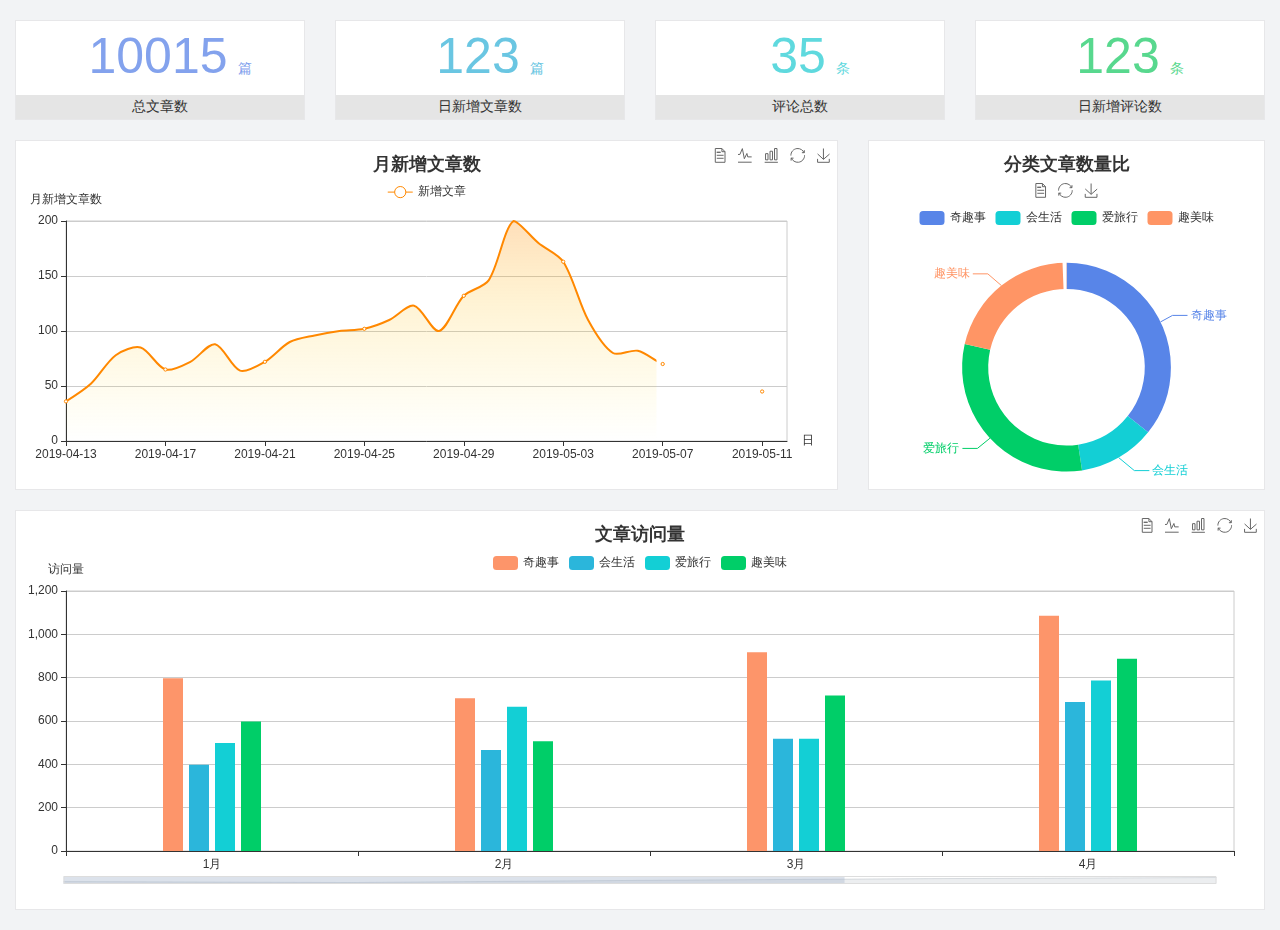
==== home/dashboard.html @ 6b053d9b "第一次提交基本数据" ====
<!DOCTYPE html>
<html lang="en">

<head>
  <meta charset="UTF-8">
  <meta name="viewport" content="width=device-width, initial-scale=1.0">
  <meta http-equiv="X-UA-Compatible" content="ie=edge">
  <title>图表统计</title>
  <link rel="stylesheet" href="../../assets/lib/bootstrap.css" />
  <link rel="stylesheet" href="../../assets/lib/main.css" />
  <script src="../../assets/lib/jquery.js"></script>
  <script type="text/javascript" src="../../assets/lib/echarts.min.js"></script>
</head>

<body>
  <div class="container-fluid">
    <div class="row spannel_list">
      <div class="col-sm-3 col-xs-6">
        <div class="spannel">
          <em>10015</em><span>篇</span>
          <b>总文章数</b>
        </div>
      </div>
      <div class="col-sm-3 col-xs-6">
        <div class="spannel scolor01">
          <em>123</em><span>篇</span>
          <b>日新增文章数</b>
        </div>
      </div>
      <div class="col-sm-3 col-xs-6">
        <div class="spannel scolor02">
          <em>35</em><span>条</span>
          <b>评论总数</b>
        </div>
      </div>
      <div class="col-sm-3 col-xs-6">
        <div class="spannel scolor03">
          <em>123</em><span>条</span>
          <b>日新增评论数</b>
        </div>
      </div>
    </div>
  </div>

  <div class="container-fluid">
    <div class="row curve-pie">
      <div class="col-lg-8 col-md-8">
        <div class="gragh_pannel" id="curve_show"></div>
      </div>
      <div class="col-lg-4 col-md-4">
        <div class="gragh_pannel" id="pie_show"></div>
      </div>
    </div>
  </div>

  <div class="container-fluid">
    <div class="column_pannel" id="column_show"></div>
  </div>

  <script>
    var oChart = echarts.init(document.getElementById('curve_show'));
    var aList_all = [
      { 'count': 36, 'date': '2019-04-13' },
      { 'count': 52, 'date': '2019-04-14' },
      { 'count': 78, 'date': '2019-04-15' },
      { 'count': 85, 'date': '2019-04-16' },
      { 'count': 65, 'date': '2019-04-17' },
      { 'count': 72, 'date': '2019-04-18' },
      { 'count': 88, 'date': '2019-04-19' },
      { 'count': 64, 'date': '2019-04-20' },
      { 'count': 72, 'date': '2019-04-21' },
      { 'count': 90, 'date': '2019-04-22' },
      { 'count': 96, 'date': '2019-04-23' },
      { 'count': 100, 'date': '2019-04-24' },
      { 'count': 102, 'date': '2019-04-25' },
      { 'count': 110, 'date': '2019-04-26' },
      { 'count': 123, 'date': '2019-04-27' },
      { 'count': 100, 'date': '2019-04-28' },
      { 'count': 132, 'date': '2019-04-29' },
      { 'count': 146, 'date': '2019-04-30' },
      { 'count': 200, 'date': '2019-05-01' },
      { 'count': 180, 'date': '2019-05-02' },
      { 'count': 163, 'date': '2019-05-03' },
      { 'count': 110, 'date': '2019-05-04' },
      { 'count': 80, 'date': '2019-05-05' },
      { 'count': 82, 'date': '2019-05-06' },
      { 'count': 70, 'date': '2019-05-07' },
      { 'count': 65, 'date': '2019-05-08' },
      { 'count': 54, 'date': '2019-05-09' },
      { 'count': 40, 'date': '2019-05-10' },
      { 'count': 45, 'date': '2019-05-11' },
      { 'count': 38, 'date': '2019-05-12' },
    ];

    let aCount = [];
    let aDate = [];

    for (var i = 0; i < aList_all.length; i++) {
      aCount.push(aList_all[i].count);
      aDate.push(aList_all[i].date);
    }

    var chartopt = {
      title: {
        text: '月新增文章数',
        left: 'center',
        top: '10'
      },
      tooltip: {
        trigger: 'axis'
      },
      legend: {
        data: ['新增文章'],
        top: '40'
      },
      toolbox: {
        show: true,
        feature: {
          mark: { show: true },
          dataView: { show: true, readOnly: false },
          magicType: { show: true, type: ['line', 'bar'] },
          restore: { show: true },
          saveAsImage: { show: true }
        }
      },
      calculable: true,
      xAxis: [
        {
          name: '日',
          type: 'category',
          boundaryGap: false,
          data: aDate
        }
      ],
      yAxis: [
        {
          name: '月新增文章数',
          type: 'value'
        }
      ],
      series: [
        {
          name: '新增文章',
          type: 'line',
          smooth: true,
          itemStyle: { normal: { areaStyle: { type: 'default' }, color: '#f80' }, lineStyle: { color: '#f80' } },
          data: aCount
        }],
      areaStyle: {
        normal: {
          color: new echarts.graphic.LinearGradient(0, 0, 0, 1, [{
            offset: 0,
            color: 'rgba(255,136,0,0.39)'
          }, {
            offset: .34,
            color: 'rgba(255,180,0,0.25)'
          }, {
            offset: 1,
            color: 'rgba(255,222,0,0.00)'
          }])

        }
      },
      grid: {
        show: true,
        x: 50,
        x2: 50,
        y: 80,
        height: 220
      }
    };

    oChart.setOption(chartopt);


    var oPie = echarts.init(document.getElementById('pie_show'));
    var oPieopt =
    {
      title: {
        top: 10,
        text: '分类文章数量比',
        x: 'center'
      },
      tooltip: {
        trigger: 'item',
        formatter: "{a} <br/>{b} : {c} ({d}%)"
      },
      color: ['#5885e8', '#13cfd5', '#00ce68', '#ff9565'],
      legend: {
        x: 'center',
        top: 65,
        data: ['奇趣事', '会生活', '爱旅行', '趣美味']
      },
      toolbox: {
        show: true,
        x: 'center',
        top: 35,
        feature: {
          mark: { show: true },
          dataView: { show: true, readOnly: false },
          magicType: {
            show: true,
            type: ['pie', 'funnel'],
            option: {
              funnel: {
                x: '25%',
                width: '50%',
                funnelAlign: 'left',
                max: 1548
              }
            }
          },
          restore: { show: true },
          saveAsImage: { show: true }
        }
      },
      calculable: true,
      series: [
        {
          name: '访问来源',
          type: 'pie',
          radius: ['45%', '60%'],
          center: ['50%', '65%'],
          data: [
            { value: 300, name: '奇趣事' },
            { value: 100, name: '会生活' },
            { value: 260, name: '爱旅行' },
            { value: 180, name: '趣美味' }
          ]
        }
      ]
    };
    oPie.setOption(oPieopt);



    var oColumn = this.echarts.init(document.getElementById('column_show'));
    var oColumnopt =
    {
      title: {
        text: '文章访问量',
        left: 'center',
        top: '10'
      },
      tooltip: {
        trigger: 'axis'
      },
      legend: {
        data: ['奇趣事', '会生活', '爱旅行', '趣美味'],
        top: '40'
      },
      toolbox: {
        show: true,
        feature: {
          mark: { show: true },
          dataView: { show: true, readOnly: false },
          magicType: { show: true, type: ['line', 'bar'] },
          restore: { show: true },
          saveAsImage: { show: true }
        }
      },
      calculable: true,
      xAxis: [
        {
          type: 'category',
          data: ['1月', '2月', '3月', '4月', '5月']
        }
      ],
      yAxis: [
        {
          name: '访问量',
          type: 'value'
        }
      ],
      series: [
        {
          name: '奇趣事',
          type: 'bar',
          barWidth: 20,
          itemStyle: {
            normal: { areaStyle: { type: 'default' }, color: '#fd956a' }
          },
          data: [800, 708, 920, 1090, 1200]
        },
        {
          name: '会生活',
          type: 'bar',
          barWidth: 20,
          itemStyle: {
            normal: { areaStyle: { type: 'default' }, color: '#2bb6db' }
          },
          data: [400, 468, 520, 690, 800]
        },
        {
          name: '爱旅行',
          type: 'bar',
          barWidth: 20,
          itemStyle: {
            normal: { areaStyle: { type: 'default' }, color: '#13cfd5' }
          },
          data: [500, 668, 520, 790, 900]
        },
        {
          name: '趣美味',
          type: 'bar',
          barWidth: 20,
          itemStyle: {
            normal: { areaStyle: { type: 'default' }, color: '#00ce68' }
          },
          data: [600, 508, 720, 890, 1000]
        }
      ],
      grid: {
        show: true,
        x: 50,
        x2: 30,
        y: 80,
        height: 260
      },
      dataZoom: [//给x轴设置滚动条
        {
          start: 0,//默认为0
          end: 100 - 1000 / 31,//默认为100
          type: 'slider',
          show: true,
          xAxisIndex: [0],
          handleSize: 0,//滑动条的 左右2个滑动条的大小
          height: 8,//组件高度
          left: 45, //左边的距离
          right: 50,//右边的距离
          bottom: 26,//右边的距离
          handleColor: '#ddd',//h滑动图标的颜色
          handleStyle: {
            borderColor: "#cacaca",
            borderWidth: "1",
            shadowBlur: 2,
            background: "#ddd",
            shadowColor: "#ddd",
          }
        }]
    };
    oColumn.setOption(oColumnopt);
  </script>
</body>

</html>
---- assets/lib/main.css ----
body{
    font-family:'MicroSoft YaHei';
    background-color: #f2f3f5;
}
.main_wrap{
    position:fixed;
    width:100%;
    height:100%;
    left:0px;
    top:0px;
    background:url('../images/login_bg.jpg'); 
    background-size:100% 100%; 
  }
.header{
    width:1200px;
    overflow: hidden;
    margin:20px auto 0;
}
.heade .logo{
    float: left;
}
.header .copyright{
    float:right;
    font-size:12px;
    color:#fff;
    text-align:right;
    line-height:20px;
    margin-top:10px;
}
.login_form_con{
    position:absolute;
    left:50%;
    top:50%;
    margin-left:-200px;
    margin-top:-155px;
    width:400px;
    height:310px;
    background-color: #edeff0;
}

.login_form{
    position: relative;
}

.login_form .icon-user{
    position:absolute;
    font-size:16px;
    color:#999;
    left:46px;
    top:12px;
}
.login_form .icon-key{
    position:absolute;
    font-size:18px;
    color:#999;
    left:46px;
    top:78px;
}
.login_title{
    height:60px;
    background:url('../images/login_title.png') center center no-repeat #fff;
}
.input_txt,.input_pass,.input_sub{
    display:block;
    width:334px;
    height:37px;
    padding:0px;
    text-indent:40px;
    border:1px solid #ddd;
    margin:27px auto 0;
    outline:none;
}
.input_sub{
    margin-top:40px;
    height:42px;
    background-color: #19b9e7;
    text-indent:0px;
    font-size:18px;
    color:#fff;
    cursor: pointer;
}
.input_sub:hover{
    background-color: #08a0cc;
}

.sider{
    position:fixed;
    left:0;
    top:0;
    bottom:0;
    width:210px;
    background-color: #323745;
}
.sider .logo{
    display:block;
    height:56px;
    background-color: #242732;
    overflow: hidden;
}
.sider .logo img{
    display:block;
    margin:6px auto 0;
}
.user_info{
    height:79px;
    border-bottom:1px solid #5a5e6b;
}

.user_info img{
    float: left;
    width:40px;
    height:40px;
    border-radius:20px;
    margin:19px 0 0 30px;
}
.user_info span{
    float: left;
    width:120px;
    font-size:12px;
    color:#fff;
    margin:23px 0 0 20px;
}
.user_info b{
    float: left;
    width: 120px;
    font-weight:normal;
    font-size:12px;
    color:#adafb5;
    margin:2px 0 0 20px;
}

.menu .level01{
    height:50px;
    line-height:50px;
}
.menu .level01 a{
    display:block;
    height:50px;
    font-size:12px;
    color:#adafb5;
    overflow: hidden;
}
.menu .level01.active a{
    background-color: #1378f0;
    color:#fff;
}
.menu .level01.active i{
    color:#fff;
}

.menu .level01 a:hover{
    background-color: #1378f0;
    color:#fff;
}
.menu .level01 a:hover i{
    color:#fff;
}
.menu .level01 i{
    color:#61646f;
    font-size:22px;
    float: left;
    margin-left:26px;
}
.menu .level01 span{
    float: left;
    margin-left:10px;
}
.menu .level01 b{
    float: right;
    margin-right:20px;
    font-weight:normal;
    transform:rotate(90deg);
    transition:all 500ms ease;
}

.menu .level01 .rotate0{
    transform:rotate(0deg);
}

.menu .level02{
    background: #242732;
    display:none;
}


.menu .level02 li{
    height:40px;
    line-height:40px;
}
.menu .level02 li a{
    display:block;
    height:40px;
    font-size:12px;
    color:#adafb5;
    overflow: hidden;
}

.menu .level02 li a:hover{
    background-color: #1378f0;
    color:#fff;
}

.menu .level02 li i{
    font-size:12px;
    float: left;
    margin-left:60px;
}
.menu .level02 li span{
    font-size:12px;
    float: left;
    margin-left:5px;
}

.menu .level02 .active a{
    color:#ffae00;
}

.header_bar{
    position:fixed;
    left:210px;
    right:0;
    top:0;
    height:56px;
    background-color: #fff;
}

.main{
    position:fixed;
    left:210px;
    top:56px;
    right:0;
    bottom:0;
    background-color: #f2f3f5;
}

.search_form{
    width:218px;
    height:33px;
    border:1px solid #ddd;
    background-color: #f2f3f5;
    border-radius:16px;
    float: left;
    margin:12px 0 0 27px;
}

.search_form input{
    padding:0px;
    margin:0px;
    border:0px;
    float: left;
    background-color: #f2f3f5;
    font-size:12px;
    width:175px;
    height:31px;
    margin-left:12px;
    outline:none;
   
}

.search_form .icon-search{
    line-height:33px;
    cursor: pointer;
    font-size:18px;
    color:#abaebb;
}
.user_center_link{
    float:right;

}
.user_center_link a{
    line-height:56px;
    font-size:12px;
    color:#999;
    margin-right:15px;
}
.user_center_link a:hover{
    color:#ffae00
}

.user_center_link img{
    width:42px;
    height:42px;
    border-radius:32px;
    margin-right:10px;
}

.spannel_list{
    margin-top:20px;
}

.spannel{
	height:100px;
	overflow:hidden;
	text-align:center;
    position:relative;
    background-color: #fff;
    border:1px solid #e7e7e9;
    margin-bottom:20px;
}

.spannel em{
    font-style:normal;
	font-size:50px;
	line-height:50px;
	display:inline-block;
	margin:10px 0 0 20px;
	font-family:'Arial';
	color:#83a2ed;
}

.spannel span{
	font-size:14px;
	display:inline-block;
	color:#83a2ed;
	margin-left:10px;
}

.spannel b{
	position:absolute;
	left:0;
	bottom:0;
	width:100%;
	line-height:24px;
	background:#e5e5e5;
	color:#333;
	font-size:14px;
	font-weight:normal;
}

.scolor01 em,.scolor01 span{
	color:#6ac6e2;
}

.scolor02 em,.scolor02 span{
	color:#5fd9de;
}

.scolor03 em,.scolor03 span{
	color:#58d88e;
}


.gragh_pannel{
    height:350px;
    border:1px solid #e7e7e9;
    background-color: #fff!important; 
    margin-bottom:20px;  
}

.column_pannel{
    margin-bottom:20px;
    height:400px;
    border:1px solid #e7e7e9;
    background-color: #fff!important;   
}

.common_title{
    line-height:42px;
    background-color: #fbfbfb;
    border:1px solid #e7e7e9;
    margin-top:20px;
    text-indent: 15px;
    font-size:14px;
    color:#333;
}

.common_con{
    border:1px solid #e7e7e9;
    border-top:0px;
    background-color: #fff;
    padding-bottom:20px;
    margin-bottom:20px;
}
.opt_btns{
    margin-top:20px;
}

.mp20{
    margin-top:20px;
}

.pagination{   
   margin:0;
}

.article_form{
    margin-top:20px;
}

.form-group{
    margin-bottom:25px;
}

.form-group label{
    font-weight:normal;
    color:#666;
}

.icon-icondate{
    line-height:16px;
}

.user_pic{
    width:100px;
    height:100px;
    margin-bottom:10px;
}

.article_cover{
    width:200px;
    height:200px;
    margin-bottom:10px;
}
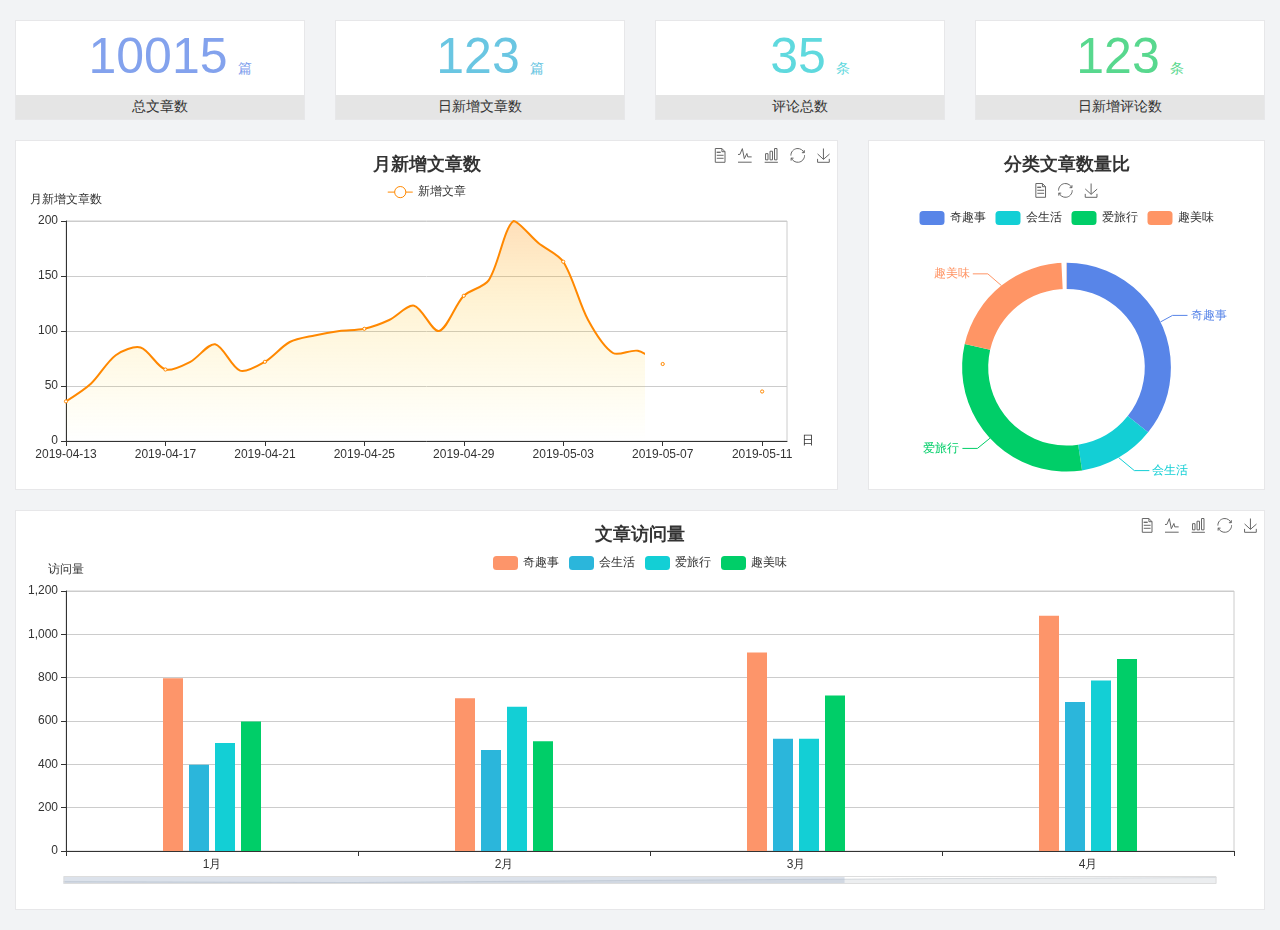
==== commit 294b94b2: "第一次login一半完成提交" ====
--- a/home/dashboard.html
+++ b/home/dashboard.html
@@ -59,37 +59,126 @@
 
   <script>
     var oChart = echarts.init(document.getElementById('curve_show'));
-    var aList_all = [
-      { 'count': 36, 'date': '2019-04-13' },
-      { 'count': 52, 'date': '2019-04-14' },
-      { 'count': 78, 'date': '2019-04-15' },
-      { 'count': 85, 'date': '2019-04-16' },
-      { 'count': 65, 'date': '2019-04-17' },
-      { 'count': 72, 'date': '2019-04-18' },
-      { 'count': 88, 'date': '2019-04-19' },
-      { 'count': 64, 'date': '2019-04-20' },
-      { 'count': 72, 'date': '2019-04-21' },
-      { 'count': 90, 'date': '2019-04-22' },
-      { 'count': 96, 'date': '2019-04-23' },
-      { 'count': 100, 'date': '2019-04-24' },
-      { 'count': 102, 'date': '2019-04-25' },
-      { 'count': 110, 'date': '2019-04-26' },
-      { 'count': 123, 'date': '2019-04-27' },
-      { 'count': 100, 'date': '2019-04-28' },
-      { 'count': 132, 'date': '2019-04-29' },
-      { 'count': 146, 'date': '2019-04-30' },
-      { 'count': 200, 'date': '2019-05-01' },
-      { 'count': 180, 'date': '2019-05-02' },
-      { 'count': 163, 'date': '2019-05-03' },
-      { 'count': 110, 'date': '2019-05-04' },
-      { 'count': 80, 'date': '2019-05-05' },
-      { 'count': 82, 'date': '2019-05-06' },
-      { 'count': 70, 'date': '2019-05-07' },
-      { 'count': 65, 'date': '2019-05-08' },
-      { 'count': 54, 'date': '2019-05-09' },
-      { 'count': 40, 'date': '2019-05-10' },
-      { 'count': 45, 'date': '2019-05-11' },
-      { 'count': 38, 'date': '2019-05-12' },
+    var aList_all = [{
+        'count': 36,
+        'date': '2019-04-13'
+      },
+      {
+        'count': 52,
+        'date': '2019-04-14'
+      },
+      {
+        'count': 78,
+        'date': '2019-04-15'
+      },
+      {
+        'count': 85,
+        'date': '2019-04-16'
+      },
+      {
+        'count': 65,
+        'date': '2019-04-17'
+      },
+      {
+        'count': 72,
+        'date': '2019-04-18'
+      },
+      {
+        'count': 88,
+        'date': '2019-04-19'
+      },
+      {
+        'count': 64,
+        'date': '2019-04-20'
+      },
+      {
+        'count': 72,
+        'date': '2019-04-21'
+      },
+      {
+        'count': 90,
+        'date': '2019-04-22'
+      },
+      {
+        'count': 96,
+        'date': '2019-04-23'
+      },
+      {
+        'count': 100,
+        'date': '2019-04-24'
+      },
+      {
+        'count': 102,
+        'date': '2019-04-25'
+      },
+      {
+        'count': 110,
+        'date': '2019-04-26'
+      },
+      {
+        'count': 123,
+        'date': '2019-04-27'
+      },
+      {
+        'count': 100,
+        'date': '2019-04-28'
+      },
+      {
+        'count': 132,
+        'date': '2019-04-29'
+      },
+      {
+        'count': 146,
+        'date': '2019-04-30'
+      },
+      {
+        'count': 200,
+        'date': '2019-05-01'
+      },
+      {
+        'count': 180,
+        'date': '2019-05-02'
+      },
+      {
+        'count': 163,
+        'date': '2019-05-03'
+      },
+      {
+        'count': 110,
+        'date': '2019-05-04'
+      },
+      {
+        'count': 80,
+        'date': '2019-05-05'
+      },
+      {
+        'count': 82,
+        'date': '2019-05-06'
+      },
+      {
+        'count': 70,
+        'date': '2019-05-07'
+      },
+      {
+        'count': 65,
+        'date': '2019-05-08'
+      },
+      {
+        'count': 54,
+        'date': '2019-05-09'
+      },
+      {
+        'count': 40,
+        'date': '2019-05-10'
+      },
+      {
+        'count': 45,
+        'date': '2019-05-11'
+      },
+      {
+        'count': 38,
+        'date': '2019-05-12'
+      },
     ];
 
     let aCount = [];
@@ -116,36 +205,53 @@
       toolbox: {
         show: true,
         feature: {
-          mark: { show: true },
-          dataView: { show: true, readOnly: false },
-          magicType: { show: true, type: ['line', 'bar'] },
-          restore: { show: true },
-          saveAsImage: { show: true }
+          mark: {
+            show: true
+          },
+          dataView: {
+            show: true,
+            readOnly: false
+          },
+          magicType: {
+            show: true,
+            type: ['line', 'bar']
+          },
+          restore: {
+            show: true
+          },
+          saveAsImage: {
+            show: true
+          }
         }
       },
       calculable: true,
-      xAxis: [
-        {
-          name: '日',
-          type: 'category',
-          boundaryGap: false,
-          data: aDate
-        }
-      ],
-      yAxis: [
-        {
-          name: '月新增文章数',
-          type: 'value'
-        }
-      ],
-      series: [
-        {
-          name: '新增文章',
-          type: 'line',
-          smooth: true,
-          itemStyle: { normal: { areaStyle: { type: 'default' }, color: '#f80' }, lineStyle: { color: '#f80' } },
-          data: aCount
-        }],
+      xAxis: [{
+        name: '日',
+        type: 'category',
+        boundaryGap: false,
+        data: aDate
+      }],
+      yAxis: [{
+        name: '月新增文章数',
+        type: 'value'
+      }],
+      series: [{
+        name: '新增文章',
+        type: 'line',
+        smooth: true,
+        itemStyle: {
+          normal: {
+            areaStyle: {
+              type: 'default'
+            },
+            color: '#f80'
+          },
+          lineStyle: {
+            color: '#f80'
+          }
+        },
+        data: aCount
+      }],
       areaStyle: {
         normal: {
           color: new echarts.graphic.LinearGradient(0, 0, 0, 1, [{
@@ -174,8 +280,7 @@
 
 
     var oPie = echarts.init(document.getElementById('pie_show'));
-    var oPieopt =
-    {
+    var oPieopt = {
       title: {
         top: 10,
         text: '分类文章数量比',
@@ -196,8 +301,13 @@
         x: 'center',
         top: 35,
         feature: {
-          mark: { show: true },
-          dataView: { show: true, readOnly: false },
+          mark: {
+            show: true
+          },
+          dataView: {
+            show: true,
+            readOnly: false
+          },
           magicType: {
             show: true,
             type: ['pie', 'funnel'],
@@ -210,33 +320,45 @@
               }
             }
           },
-          restore: { show: true },
-          saveAsImage: { show: true }
+          restore: {
+            show: true
+          },
+          saveAsImage: {
+            show: true
+          }
         }
       },
       calculable: true,
-      series: [
-        {
-          name: '访问来源',
-          type: 'pie',
-          radius: ['45%', '60%'],
-          center: ['50%', '65%'],
-          data: [
-            { value: 300, name: '奇趣事' },
-            { value: 100, name: '会生活' },
-            { value: 260, name: '爱旅行' },
-            { value: 180, name: '趣美味' }
-          ]
-        }
-      ]
+      series: [{
+        name: '访问来源',
+        type: 'pie',
+        radius: ['45%', '60%'],
+        center: ['50%', '65%'],
+        data: [{
+            value: 300,
+            name: '奇趣事'
+          },
+          {
+            value: 100,
+            name: '会生活'
+          },
+          {
+            value: 260,
+            name: '爱旅行'
+          },
+          {
+            value: 180,
+            name: '趣美味'
+          }
+        ]
+      }]
     };
     oPie.setOption(oPieopt);
 
 
 
     var oColumn = this.echarts.init(document.getElementById('column_show'));
-    var oColumnopt =
-    {
+    var oColumnopt = {
       title: {
         text: '文章访问量',
         left: 'center',
@@ -252,33 +374,45 @@
       toolbox: {
         show: true,
         feature: {
-          mark: { show: true },
-          dataView: { show: true, readOnly: false },
-          magicType: { show: true, type: ['line', 'bar'] },
-          restore: { show: true },
-          saveAsImage: { show: true }
+          mark: {
+            show: true
+          },
+          dataView: {
+            show: true,
+            readOnly: false
+          },
+          magicType: {
+            show: true,
+            type: ['line', 'bar']
+          },
+          restore: {
+            show: true
+          },
+          saveAsImage: {
+            show: true
+          }
         }
       },
       calculable: true,
-      xAxis: [
-        {
-          type: 'category',
-          data: ['1月', '2月', '3月', '4月', '5月']
-        }
-      ],
-      yAxis: [
-        {
-          name: '访问量',
-          type: 'value'
-        }
-      ],
-      series: [
-        {
+      xAxis: [{
+        type: 'category',
+        data: ['1月', '2月', '3月', '4月', '5月']
+      }],
+      yAxis: [{
+        name: '访问量',
+        type: 'value'
+      }],
+      series: [{
           name: '奇趣事',
           type: 'bar',
           barWidth: 20,
           itemStyle: {
-            normal: { areaStyle: { type: 'default' }, color: '#fd956a' }
+            normal: {
+              areaStyle: {
+                type: 'default'
+              },
+              color: '#fd956a'
+            }
           },
           data: [800, 708, 920, 1090, 1200]
         },
@@ -287,7 +421,12 @@
           type: 'bar',
           barWidth: 20,
           itemStyle: {
-            normal: { areaStyle: { type: 'default' }, color: '#2bb6db' }
+            normal: {
+              areaStyle: {
+                type: 'default'
+              },
+              color: '#2bb6db'
+            }
           },
           data: [400, 468, 520, 690, 800]
         },
@@ -296,7 +435,12 @@
           type: 'bar',
           barWidth: 20,
           itemStyle: {
-            normal: { areaStyle: { type: 'default' }, color: '#13cfd5' }
+            normal: {
+              areaStyle: {
+                type: 'default'
+              },
+              color: '#13cfd5'
+            }
           },
           data: [500, 668, 520, 790, 900]
         },
@@ -305,7 +449,12 @@
           type: 'bar',
           barWidth: 20,
           itemStyle: {
-            normal: { areaStyle: { type: 'default' }, color: '#00ce68' }
+            normal: {
+              areaStyle: {
+                type: 'default'
+              },
+              color: '#00ce68'
+            }
           },
           data: [600, 508, 720, 890, 1000]
         }
@@ -317,19 +466,19 @@
         y: 80,
         height: 260
       },
-      dataZoom: [//给x轴设置滚动条
+      dataZoom: [ //给x轴设置滚动条
         {
-          start: 0,//默认为0
-          end: 100 - 1000 / 31,//默认为100
+          start: 0, //默认为0
+          end: 100 - 1000 / 31, //默认为100
           type: 'slider',
           show: true,
           xAxisIndex: [0],
-          handleSize: 0,//滑动条的 左右2个滑动条的大小
-          height: 8,//组件高度
+          handleSize: 0, //滑动条的 左右2个滑动条的大小
+          height: 8, //组件高度
           left: 45, //左边的距离
-          right: 50,//右边的距离
-          bottom: 26,//右边的距离
-          handleColor: '#ddd',//h滑动图标的颜色
+          right: 50, //右边的距离
+          bottom: 26, //右边的距离
+          handleColor: '#ddd', //h滑动图标的颜色
           handleStyle: {
             borderColor: "#cacaca",
             borderWidth: "1",
@@ -337,7 +486,8 @@
             background: "#ddd",
             shadowColor: "#ddd",
           }
-        }]
+        }
+      ]
     };
     oColumn.setOption(oColumnopt);
   </script>
